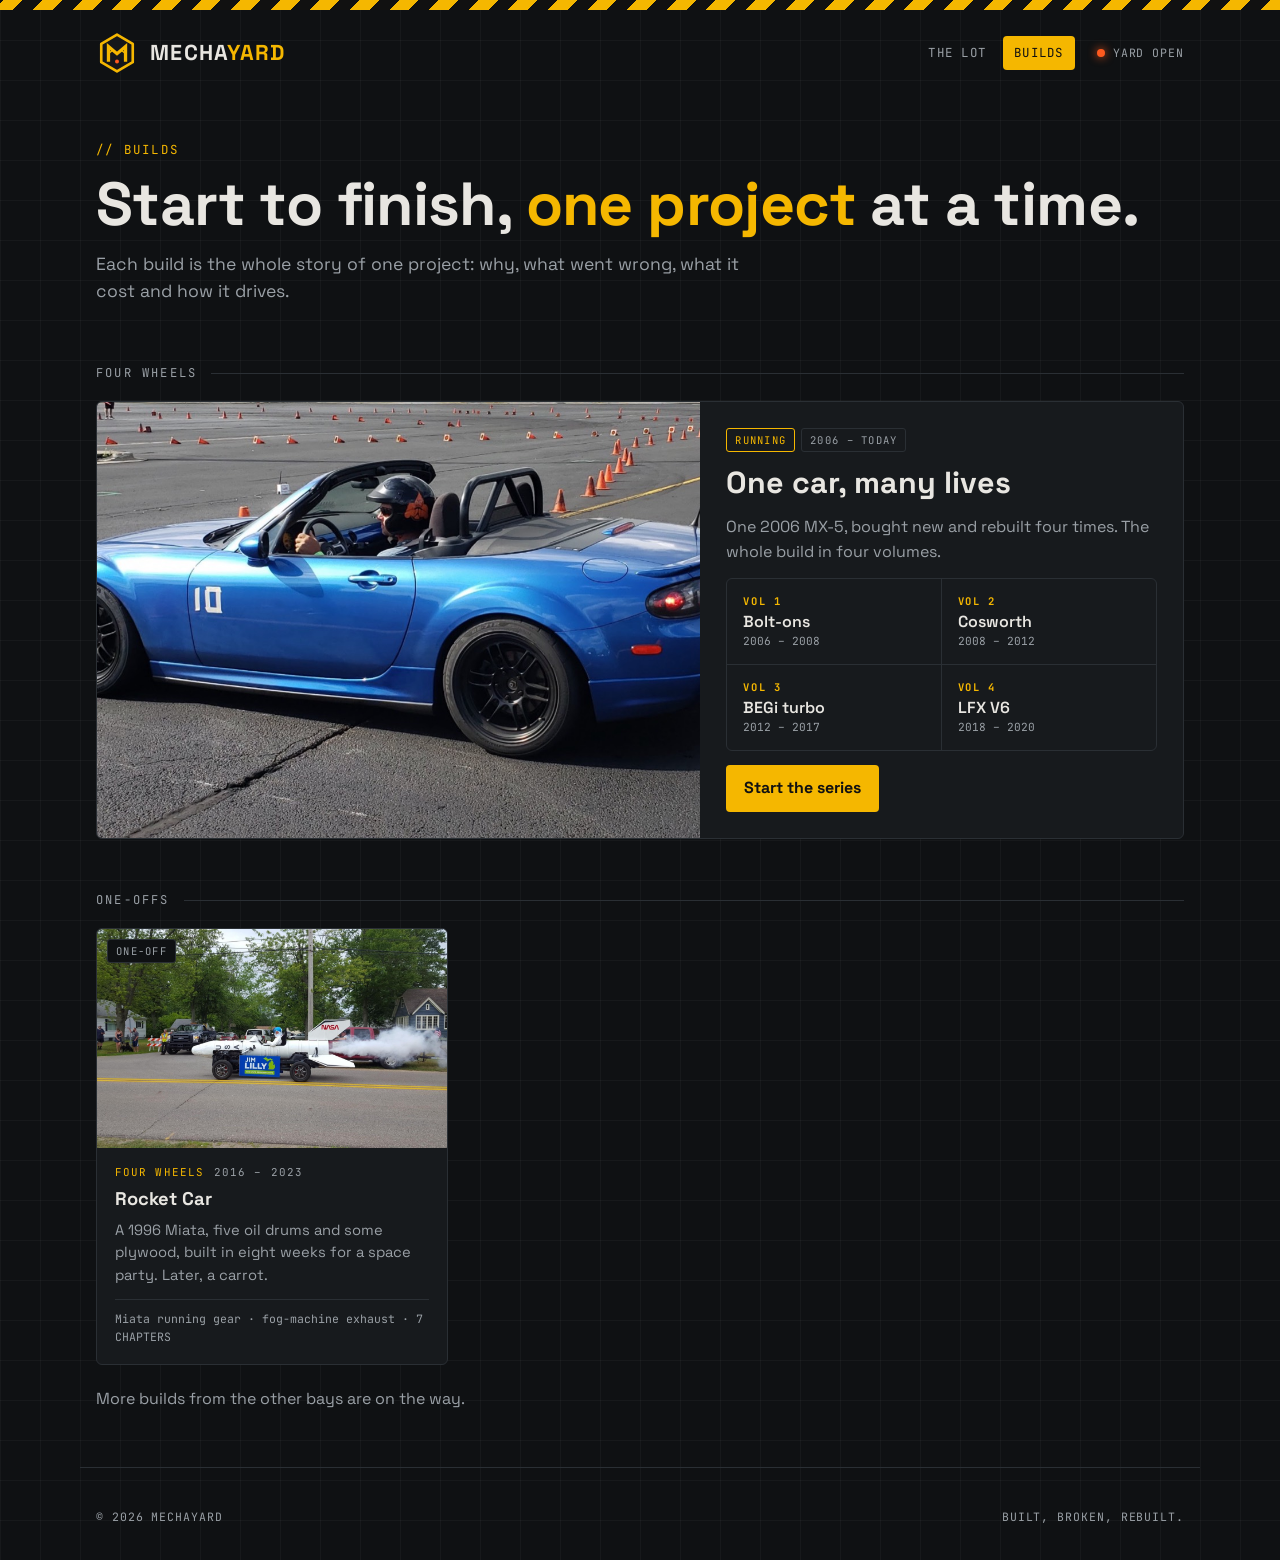
==== builds/index.html @ a489c588 "Write up the Rocket Car and add its parades and carrot life Replaces the "Story to come" placeholder" ====
<!DOCTYPE html>
<html lang="en">
<head>
<meta charset="utf-8">
<meta name="viewport" content="width=device-width, initial-scale=1">
<title>Builds — Mechayard</title>
<meta name="description" content="Build logs from the Mechayard workshop, one project at a time.">
<link rel="icon" href="/logo.svg" type="image/svg+xml">
<link rel="preconnect" href="https://fonts.googleapis.com">
<link rel="preconnect" href="https://fonts.gstatic.com" crossorigin>
<link href="https://fonts.googleapis.com/css2?family=Space+Grotesk:wght@400;500;600;700&family=JetBrains+Mono:wght@400;600&display=swap" rel="stylesheet">
<link rel="stylesheet" href="/assets/site.css">
</head>
<body>
<div class="hazard"></div>
<header class="site"><div class="wrap">
  <a class="brand" href="/">
    <img src="/logo.svg" alt="" width="42" height="42">
    <span class="wordmark">MECHA<span>YARD</span></span>
  </a>
  <div class="headright">
    <nav class="main" aria-label="Main">
      <a href="/">THE LOT</a>
      <a href="/builds/" class="on">BUILDS</a>
    </nav>
    <div class="status"><i></i>YARD OPEN</div>
  </div>
</div></header>
<main class="wrap">
  <section class="pagehead">
    <div class="kicker">// BUILDS</div>
    <h1>Start to finish, <em>one project</em> at a time.</h1>
    <p class="lede">Each build is the whole story of one project: why, what went wrong, what it cost and how it drives.</p>
  </section>
  <div class="section-label">FOUR WHEELS</div>
  <div class="feature">
    <a href="/builds/nc/"><img src="/builds/nc/vol-4-lfx/img/post089-01.jpg" alt="The blue 2006 MX-5 mid-run at an autocross"></a>
    <div class="body">
      <div class="chips"><span class="tag y">RUNNING</span><span class="tag">2006 – TODAY</span></div>
      <h2><a href="/builds/nc/" style="text-decoration:none">One car, many lives</a></h2>
      <p style="color:var(--muted)">One 2006 MX-5, bought new and rebuilt four times. The whole build in four volumes.</p>
      <nav class="vols" aria-label="Volumes" style="margin:0">
        <a href="/builds/nc/vol-1-bolt-ons/"><b>VOL 1</b><span>Bolt-ons</span><small>2006 – 2008</small></a>
        <a href="/builds/nc/vol-2-cosworth/"><b>VOL 2</b><span>Cosworth</span><small>2008 – 2012</small></a>
        <a href="/builds/nc/vol-3-turbo/"><b>VOL 3</b><span>BEGi turbo</span><small>2012 – 2017</small></a>
        <a href="/builds/nc/vol-4-lfx/"><b>VOL 4</b><span>LFX V6</span><small>2018 – 2020</small></a>
      </nav>
      <div><a class="btn" href="/builds/nc/">Start the series</a></div>
    </div>
  </div>
  <div class="section-label">ONE-OFFS</div>
  <div class="cards">
    <a class="card" href="/builds/rocket-car/">
      <div class="pic"><img src="/builds/rocket-car/img/parade-smoke.jpg" alt="White rocket car with NASA fins in a parade, fog pouring from the tail"><span class="tag st">ONE-OFF</span></div>
      <div class="body"><div class="meta"><span>FOUR WHEELS</span><span style="color:var(--muted)">2016 – 2023</span></div>
      <h3>Rocket Car</h3><p>A 1996 Miata, five oil drums and some plywood, built in eight weeks for a space party. Later, a carrot.</p><div class="specs">Miata running gear · fog-machine exhaust · 7 CHAPTERS</div></div>
    </a>
  </div>
  <p class="more">More builds from the other bays are on the way.</p>
</main>
<footer class="site"><div class="wrap"><span>© <span id="y">2026</span> MECHAYARD</span><span>BUILT, BROKEN, REBUILT.</span></div></footer>
<div class="lb" id="lb" hidden><img id="lbimg" alt=""><p id="lbcap"></p></div>
<script src="/assets/site.js"></script>
</body>
</html>
---- assets/site.css ----
/* Mechayard shared styles: yard look (dark grid, hazard tape, bay cards), build data plate, chapter rail. */
:root {
  color-scheme: dark;
  --bg: #0f1113; --panel: #171a1d; --panel2: #1d2125; --line: #2a2f34;
  --text: #e8e6e1; --muted: #9aa0a6; --yellow: #F5B700; --orange: #FF5A1F; --ink: #111;
  --display: "Space Grotesk", system-ui, sans-serif;
  --mono: "JetBrains Mono", ui-monospace, Menlo, monospace;
}
* { box-sizing: border-box; margin: 0; padding: 0; }
html { -webkit-text-size-adjust: 100%; }
img { max-width: 100%; }
[hidden] { display: none !important; }
body {
  background:
    linear-gradient(rgba(255,255,255,0.035) 1px, transparent 1px) 0 0 / 40px 40px,
    linear-gradient(90deg, rgba(255,255,255,0.035) 1px, transparent 1px) 0 0 / 40px 40px,
    var(--bg);
  color: var(--text); font-family: var(--display); font-size: 16px; line-height: 1.55;
}
a { color: inherit; }
a:focus-visible, button:focus-visible { outline: 2px solid var(--yellow); outline-offset: 3px; }
.wrap { max-width: 1120px; margin: 0 auto; padding-left: max(16px, env(safe-area-inset-left, 0px)); padding-right: max(16px, env(safe-area-inset-right, 0px)); }
.mono { font-family: var(--mono); }
.hazard { height: 10px; background: repeating-linear-gradient(-45deg, var(--yellow) 0 14px, var(--ink) 14px 28px); }


/* header */
header.site .wrap { display: flex; align-items: center; justify-content: space-between; gap: 14px 24px; flex-wrap: wrap; padding-block: 22px; }
.brand { display: flex; align-items: center; gap: 12px; text-decoration: none; }
.brand svg { width: 42px; height: 42px; flex: none; }
.wordmark { font-weight: 700; font-size: 1.35rem; letter-spacing: .06em; }
.wordmark span { color: var(--yellow); }
nav.main { display: flex; gap: 4px 6px; flex-wrap: wrap; font-family: var(--mono); font-size: .78rem; letter-spacing: .1em; }
nav.main a { text-decoration: none; color: var(--muted); padding: 6px 10px; border: 1px solid transparent; border-radius: 4px; }
nav.main a:hover { color: var(--text); border-color: var(--line); }
nav.main a.on { color: var(--ink); background: var(--yellow); }

/* shared */
.kicker { color: var(--yellow); font-family: var(--mono); font-size: .78rem; letter-spacing: .18em; }
h1 { font-size: clamp(2.1rem, 5.4vw, 3.8rem); line-height: 1.05; font-weight: 700; letter-spacing: -.01em; text-wrap: balance; }
h1 em { font-style: normal; color: var(--yellow); }
h2 { font-size: clamp(1.4rem, 3vw, 1.9rem); line-height: 1.15; text-wrap: balance; }
.lede { font-size: 1.1rem; color: var(--muted); max-width: 60ch; }
.section-label { display: flex; align-items: center; gap: 14px; font-family: var(--mono); font-size: .76rem; letter-spacing: .18em; color: var(--muted); margin: 52px 0 18px; }
.section-label::after { content: ""; flex: 1; height: 1px; background: var(--line); }
.tag { display: inline-block; font-family: var(--mono); font-size: .66rem; letter-spacing: .12em; padding: 3px 8px; border: 1px solid var(--line); border-radius: 3px; color: var(--muted); white-space: nowrap; }
.tag.y { border-color: var(--yellow); color: var(--yellow); }
.tag.o { border-color: var(--orange); color: var(--orange); }
.btn { display: inline-block; text-decoration: none; background: var(--yellow); color: var(--ink); font-weight: 700; padding: 11px 18px; border-radius: 4px; }
.btn:hover { background: #ffc928; }
.btn.ghost { background: none; color: var(--text); border: 1px solid var(--line); font-weight: 600; }
.btn.ghost:hover { border-color: var(--yellow); background: none; }

/* home */
.hero { padding: 56px 0 8px; display: grid; gap: 18px; }
.bays { display: grid; grid-template-columns: repeat(auto-fit, minmax(190px, 1fr)); gap: 14px; }
.bay { background: var(--panel); border: 1px solid var(--line); border-radius: 6px; padding: 18px 18px 16px 20px; position: relative; text-decoration: none; display: grid; gap: 6px; align-content: start; }
.bay::before { content: ""; position: absolute; left: 0; top: 0; bottom: 0; width: 3px; background: var(--yellow); border-radius: 6px 0 0 6px; }
.bay:hover { border-color: var(--yellow); }
.bay-no { font-family: var(--mono); font-size: .7rem; color: var(--yellow); letter-spacing: .14em; }
.bay h3 { font-size: 1.12rem; }
.bay p { color: var(--muted); font-size: .9rem; }
.bay .count { font-family: var(--mono); font-size: .68rem; color: var(--muted); letter-spacing: .08em; margin-top: 6px; }
.feature { display: grid; grid-template-columns: 1.25fr 1fr; background: var(--panel); border: 1px solid var(--line); border-radius: 6px; overflow: hidden; }
.feature img { width: 100%; height: 100%; min-height: 240px; object-fit: cover; display: block; }
.feature .body { padding: 26px; display: grid; gap: 14px; align-content: center; min-width: 0; }
.chips { display: flex; flex-wrap: wrap; gap: 6px; }

/* builds index */
.pagehead { padding: 44px 0 6px; display: grid; gap: 14px; }
.cards { display: grid; grid-template-columns: repeat(auto-fill, minmax(300px, 1fr)); gap: 16px; }
.card { background: var(--panel); border: 1px solid var(--line); border-radius: 6px; overflow: hidden; text-decoration: none; display: grid; grid-template-rows: auto 1fr; }
a.card:hover { border-color: var(--yellow); }
.card .pic { aspect-ratio: 16 / 10; max-width: 100%; position: relative; background: var(--panel2); }
.card .pic img { width: 100%; height: 100%; object-fit: cover; display: block; }
.card .pic.empty { background: repeating-linear-gradient(-45deg, var(--panel2) 0 16px, var(--panel) 16px 32px); display: grid; place-items: center; }
.card .pic.empty span { font-family: var(--mono); font-size: 2.4rem; font-weight: 600; color: var(--line); letter-spacing: .06em; }
.card .pic .st { position: absolute; left: 10px; top: 10px; background: var(--bg); }
.card .body { padding: 16px 18px 18px; display: grid; gap: 8px; align-content: start; }
.card h3 { font-size: 1.15rem; line-height: 1.2; }
.card p { color: var(--muted); font-size: .92rem; }
.card .meta { font-family: var(--mono); font-size: .68rem; letter-spacing: .1em; color: var(--yellow); display: flex; gap: 10px; flex-wrap: wrap; align-items: center; }
.card .specs { font-family: var(--mono); font-size: .72rem; color: var(--muted); border-top: 1px solid var(--line); padding-top: 10px; margin-top: 4px; }

/* build page */
.crumb { font-family: var(--mono); font-size: .72rem; letter-spacing: .1em; color: var(--muted); padding: 18px 0 14px; }
.crumb a { text-decoration: none; } .crumb a:hover { color: var(--yellow); }
.bhero { position: relative; border: 1px solid var(--line); border-radius: 6px; overflow: hidden; background: var(--panel); }
.bhero img { width: 100%; aspect-ratio: 16 / 8; max-width: 100%; object-fit: cover; display: block; }
.bhero .over { position: absolute; inset: auto 0 0 0; padding: 60px 26px 22px; background: linear-gradient(transparent, rgba(8,9,10,.92) 62%); display: grid; gap: 8px; }
.plate { margin-top: 16px; border: 1px solid var(--yellow); border-radius: 6px; background: var(--panel); display: grid; grid-template-columns: repeat(auto-fit, minmax(150px, 1fr)); position: relative; }
.plate::before, .plate::after { content: ""; position: absolute; top: 8px; width: 7px; height: 7px; border-radius: 50%; border: 1px solid var(--yellow); }
.plate::before { left: 8px; } .plate::after { right: 8px; }
.plate div { padding: 18px 18px 14px; border-right: 1px solid var(--line); border-bottom: 1px solid var(--line); margin: 0 -1px -1px 0; min-width: 0; }
.plate dt { font-family: var(--mono); font-size: .64rem; letter-spacing: .16em; color: var(--yellow); }
.plate dd { font-weight: 600; font-size: 1.02rem; line-height: 1.25; margin-top: 4px; font-variant-numeric: tabular-nums; }
.plate dd small { display: block; font-weight: 400; color: var(--muted); font-size: .8rem; }
.why { display: grid; grid-template-columns: 1.3fr 1fr; gap: 28px 40px; margin-top: 44px; align-items: start; }
.why p + p { margin-top: 12px; }
.prose { max-width: 66ch; }
.prose p { color: #cfcdc8; }
.prose p + p { margin-top: 12px; }
blockquote.pull { border-left: 3px solid var(--yellow); padding: 4px 0 4px 18px; font-size: 1.3rem; line-height: 1.3; font-weight: 600; text-wrap: balance; }
blockquote.pull cite { display: block; font-family: var(--mono); font-style: normal; font-weight: 400; font-size: .7rem; letter-spacing: .1em; color: var(--muted); margin-top: 10px; }
.watch { display: flex; flex-wrap: wrap; gap: 10px; margin-top: 18px; }
.story { display: grid; grid-template-columns: 210px 1fr; gap: 40px; margin-top: 12px; align-items: start; }
.rail { position: sticky; top: calc(env(safe-area-inset-top, 0px) + 14px); display: grid; gap: 2px; font-size: .9rem; }
.rail a { text-decoration: none; color: var(--muted); display: grid; grid-template-columns: 26px 1fr; padding: 6px 8px; border-left: 2px solid var(--line); }
.rail a:hover { color: var(--text); border-left-color: var(--yellow); }
.rail a b { font-family: var(--mono); font-weight: 400; font-size: .72rem; color: var(--yellow); padding-top: 2px; }
.chapters { display: grid; gap: 64px; min-width: 0; }
.ch { display: grid; gap: 18px; min-width: 0; scroll-margin-top: 20px; }
.ch-head { display: grid; gap: 6px; }
.ch-no { font-family: var(--mono); font-size: .74rem; letter-spacing: .16em; color: var(--yellow); }
.snag { display: grid; grid-template-columns: 1fr 1fr; border: 1px solid var(--line); border-radius: 6px; overflow: hidden; background: var(--panel); }
.snag > div { padding: 16px 18px; min-width: 0; }
.snag > div + div { border-left: 1px solid var(--line); }
.snag h4 { font-family: var(--mono); font-size: .68rem; letter-spacing: .16em; font-weight: 600; margin-bottom: 6px; }
.snag .s h4 { color: var(--orange); } .snag .f h4 { color: var(--yellow); }
.snag p { font-size: .94rem; color: #cfcdc8; }
.shots { display: grid; grid-template-columns: repeat(6, 1fr); gap: 8px; }
.shots figure { grid-column: span 2; display: grid; grid-template-rows: 1fr auto; min-height: 0; }
.shots figure.w { grid-column: span 4; grid-row: span 2; }
.shots figure.w img { aspect-ratio: auto; }
.shots button { all: unset; cursor: zoom-in; display: block; width: 100%; height: 100%; min-height: 0; }
.shots img { width: 100%; height: 100%; aspect-ratio: 4 / 3; max-width: 100%; object-fit: cover; display: block; border-radius: 4px; border: 1px solid var(--line); }
.shots button:hover img, .shots button:focus-visible img { border-color: var(--yellow); }
.shots.one figure.w { grid-column: span 6; grid-row: auto; }
.shots.one figure.w img { aspect-ratio: 16 / 10; }
.shots.two figure, .shots.two figure.w { grid-column: span 3; grid-row: auto; }
.shots.two figure.w img { aspect-ratio: 4 / 3; }
.shots figcaption { font-size: .8rem; color: var(--muted); padding: 6px 2px 2px; line-height: 1.35; }
.qa { border: 1px dashed var(--line); border-radius: 6px; padding: 16px 18px; display: grid; gap: 8px; }
.qa h4 { font-family: var(--mono); font-size: .68rem; letter-spacing: .16em; color: var(--muted); font-weight: 600; }
.qa p { font-size: .94rem; } .qa p b { color: var(--yellow); font-weight: 600; }
.cols { display: grid; grid-template-columns: repeat(auto-fit, minmax(280px, 1fr)); gap: 16px; }
.box { background: var(--panel); border: 1px solid var(--line); border-radius: 6px; padding: 20px; display: grid; gap: 10px; align-content: start; min-width: 0; }
.box h3 { font-size: 1.05rem; }
table.ledger { width: 100%; border-collapse: collapse; font-family: var(--mono); font-size: .84rem; font-variant-numeric: tabular-nums; }
table.ledger td { padding: 7px 0; border-bottom: 1px solid var(--line); }
table.ledger td:last-child { text-align: right; white-space: nowrap; }
table.ledger tr.sum td { border-bottom: 0; color: var(--yellow); font-weight: 600; }
.bar { height: 10px; background: var(--panel2); border-radius: 2px; position: relative; margin: 4px 0 2px; }
.bar i { position: absolute; inset: 0 auto 0 0; background: var(--yellow); border-radius: 2px; }
.bar.t i { background: var(--muted); }
.barrow { display: grid; grid-template-columns: 1fr auto; font-family: var(--mono); font-size: .76rem; color: var(--muted); }
.barrow b { color: var(--text); font-weight: 600; }
ol.lessons { list-style: none; display: grid; gap: 12px; counter-reset: l; }
ol.lessons li { counter-increment: l; display: grid; grid-template-columns: 34px 1fr; }
ol.lessons li::before { content: counter(l, decimal-leading-zero); font-family: var(--mono); font-size: .74rem; color: var(--yellow); padding-top: 3px; }
ol.lessons b { display: block; }
ol.lessons span { color: var(--muted); font-size: .94rem; }
ul.spin { list-style: none; display: grid; gap: 0; }
ul.spin li { display: grid; grid-template-columns: 96px 1fr; gap: 12px; padding: 9px 0; border-bottom: 1px solid var(--line); font-size: .94rem; align-items: baseline; }
ul.spin li:last-child { border-bottom: 0; }
ul.spin .k { font-family: var(--mono); font-size: .64rem; letter-spacing: .12em; color: var(--orange); }
ul.spin .k.note { color: var(--text); }
.log { display: grid; gap: 0; border-left: 2px solid var(--line); margin-left: 6px; }
.log div { display: grid; grid-template-columns: 108px 1fr; gap: 14px; padding: 9px 0 9px 18px; position: relative; font-size: .95rem; }
.log div::before { content: ""; position: absolute; left: -6px; top: 16px; width: 10px; height: 10px; border-radius: 50%; background: var(--bg); border: 2px solid var(--yellow); }
.log div.bad::before { border-color: var(--orange); background: var(--orange); }
.log time { font-family: var(--mono); font-size: .74rem; color: var(--muted); padding-top: 3px; }
.src { margin: 44px 0 0; color: var(--muted); font-size: .9rem; }
footer.site .wrap { padding-block: 40px 34px; color: var(--muted); font-family: var(--mono); font-size: .72rem; display: flex; justify-content: space-between; flex-wrap: wrap; gap: 8px; letter-spacing: .08em; margin-top: 56px; border-top: 1px solid var(--line); }

/* lightbox */
.lb { position: fixed; inset: 0; background: rgba(6,7,8,.94); z-index: 50; display: grid; grid-template-rows: 1fr auto; place-items: center; gap: 10px; padding: calc(env(safe-area-inset-top, 0px) + 16px) max(16px, env(safe-area-inset-right, 0px)) calc(env(safe-area-inset-bottom, 0px) + 16px) max(16px, env(safe-area-inset-left, 0px)); cursor: zoom-out; }
.lb img { max-width: 100%; max-height: 100%; min-height: 0; object-fit: contain; border-radius: 4px; }
.lb p { color: var(--text); font-size: .92rem; text-align: center; max-width: 70ch; }

@media (max-width: 860px) {
  .feature, .why, .snag { grid-template-columns: 1fr; }
  .snag > div + div { border-left: 0; border-top: 1px solid var(--line); }
  .story { grid-template-columns: 1fr; gap: 20px; }
  .rail { position: static; grid-template-columns: 1fr 1fr; }
  .shots { grid-template-columns: repeat(2, 1fr); }
  .shots figure, .shots figure.w { grid-column: span 1; grid-row: auto; }
  .shots figure.w { grid-column: span 2; }
  .shots.two figure, .shots.two figure.w { grid-column: span 1; }
  .shots.one figure.w { grid-column: span 2; }
  .bhero img { aspect-ratio: 4 / 3; }
  .bhero .over { position: static; padding: 18px; background: none; }
  .log div, ul.spin li { grid-template-columns: 1fr; gap: 2px; }
}

/* header status light, bay tags, contact (home) */
.status { font-family: var(--mono); font-size: .72rem; color: var(--muted); display: flex; align-items: center; gap: 8px; letter-spacing: .08em; }
.status i { width: 8px; height: 8px; border-radius: 50%; background: var(--orange); box-shadow: 0 0 10px var(--orange); animation: blink 2.4s infinite; }
@keyframes blink { 0%, 60%, 100% { opacity: 1; } 70%, 90% { opacity: .25; } }
.headright { display: flex; align-items: center; gap: 10px 22px; flex-wrap: wrap; }
.bay .tag { justify-self: start; margin-top: 8px; }
.contact { margin: 64px 0 0; padding: 28px; border: 1px dashed var(--line); border-radius: 6px; display: flex; flex-wrap: wrap; gap: 16px; align-items: center; justify-content: space-between; background: rgba(23,26,29,.7); }
.contact h2 { font-size: 1.3rem; }
.contact p { color: var(--muted); }
.more { color: var(--muted); margin-top: 22px; }
@media (prefers-reduced-motion: reduce) { .status i { animation: none; } }

/* one build in volumes: the volume strip and the series page */
.vols { display: grid; grid-template-columns: repeat(4, 1fr); gap: 0; border: 1px solid var(--line); border-radius: 6px; overflow: hidden; background: var(--panel); margin-bottom: 16px; }
.vols a { display: grid; gap: 2px; padding: 14px 16px; text-decoration: none; border-right: 1px solid var(--line); position: relative; min-width: 0; }
.vols a:last-child { border-right: 0; }
.vols a:hover { background: var(--panel2); }
.vols b { font-family: var(--mono); font-size: .66rem; letter-spacing: .16em; color: var(--yellow); }
.vols span { font-weight: 600; line-height: 1.2; }
.vols small { font-family: var(--mono); font-size: .7rem; color: var(--muted); }
.vols a.on { background: var(--yellow); }
.vols a.on b, .vols a.on span, .vols a.on small { color: var(--ink); }
.vols a:not(:last-child)::after { content: "→"; position: absolute; right: 10px; top: 12px; color: var(--line); font-family: var(--mono); }
.vols a.on::after { color: var(--ink); }
.log .v { font-family: var(--mono); font-size: .66rem; letter-spacing: .12em; color: var(--yellow); margin-right: 8px; }
.card .pic .vn { position: absolute; right: 12px; bottom: 6px; font-family: var(--mono); font-weight: 600; font-size: 3rem; line-height: 1; color: var(--yellow); text-shadow: 0 2px 12px rgba(0,0,0,.7); }
@media (max-width: 860px) {
  .vols { grid-template-columns: 1fr 1fr; }
  .vols a:nth-child(2) { border-right: 0; }
  .vols a:nth-child(-n+2) { border-bottom: 1px solid var(--line); }
  .vols a::after { display: none; }
}
.feature > a { display: block; min-width: 0; }
.feature .vols { grid-template-columns: 1fr 1fr; }
.feature .vols a:nth-child(2) { border-right: 0; }
.feature .vols a:nth-child(-n+2) { border-bottom: 1px solid var(--line); }
.feature .vols a::after { display: none; }
.cards.four { grid-template-columns: repeat(auto-fill, minmax(250px, 1fr)); }
/* video clip inside a build chapter */
.clip { margin: 16px 0 0; }
.clip video { width: 100%; max-height: 70vh; display: block; background: #000; border-radius: 4px; }
.clip figcaption { color: var(--muted); font-size: .85rem; margin-top: 6px; }
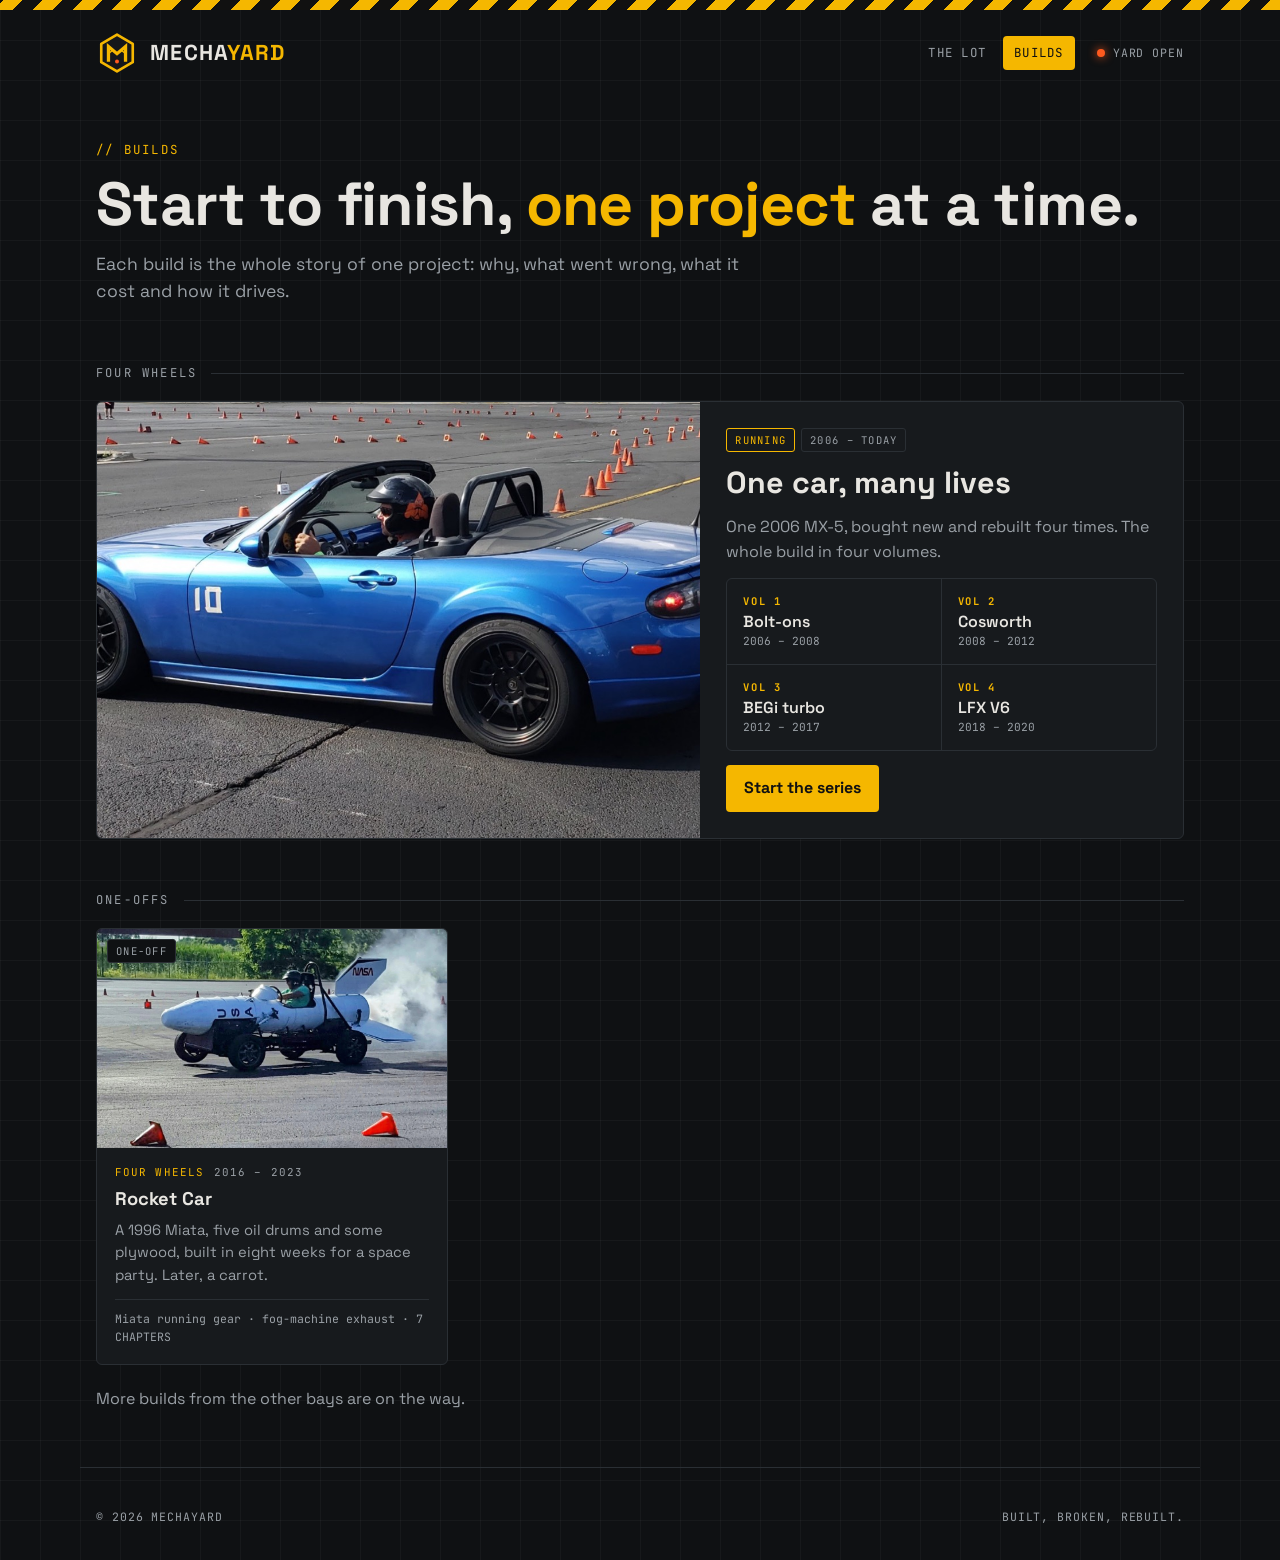
==== commit 4ee9e6e0: "Use the autocross smoke photo as the Rocket Car cover Co-Authored-By: Claude Opus 5.5 <noreply@anthr" ====
--- a/builds/index.html
+++ b/builds/index.html
@@ -51,7 +51,7 @@
   <div class="section-label">ONE-OFFS</div>
   <div class="cards">
     <a class="card" href="/builds/rocket-car/">
-      <div class="pic"><img src="/builds/rocket-car/img/parade-smoke.jpg" alt="White rocket car with NASA fins in a parade, fog pouring from the tail"><span class="tag st">ONE-OFF</span></div>
+      <div class="pic"><img src="/builds/rocket-car/img/cover.jpg" alt="White rocket car with NASA fins on an autocross course, fog pouring from the tail"><span class="tag st">ONE-OFF</span></div>
       <div class="body"><div class="meta"><span>FOUR WHEELS</span><span style="color:var(--muted)">2016 – 2023</span></div>
       <h3>Rocket Car</h3><p>A 1996 Miata, five oil drums and some plywood, built in eight weeks for a space party. Later, a carrot.</p><div class="specs">Miata running gear · fog-machine exhaust · 7 CHAPTERS</div></div>
     </a>
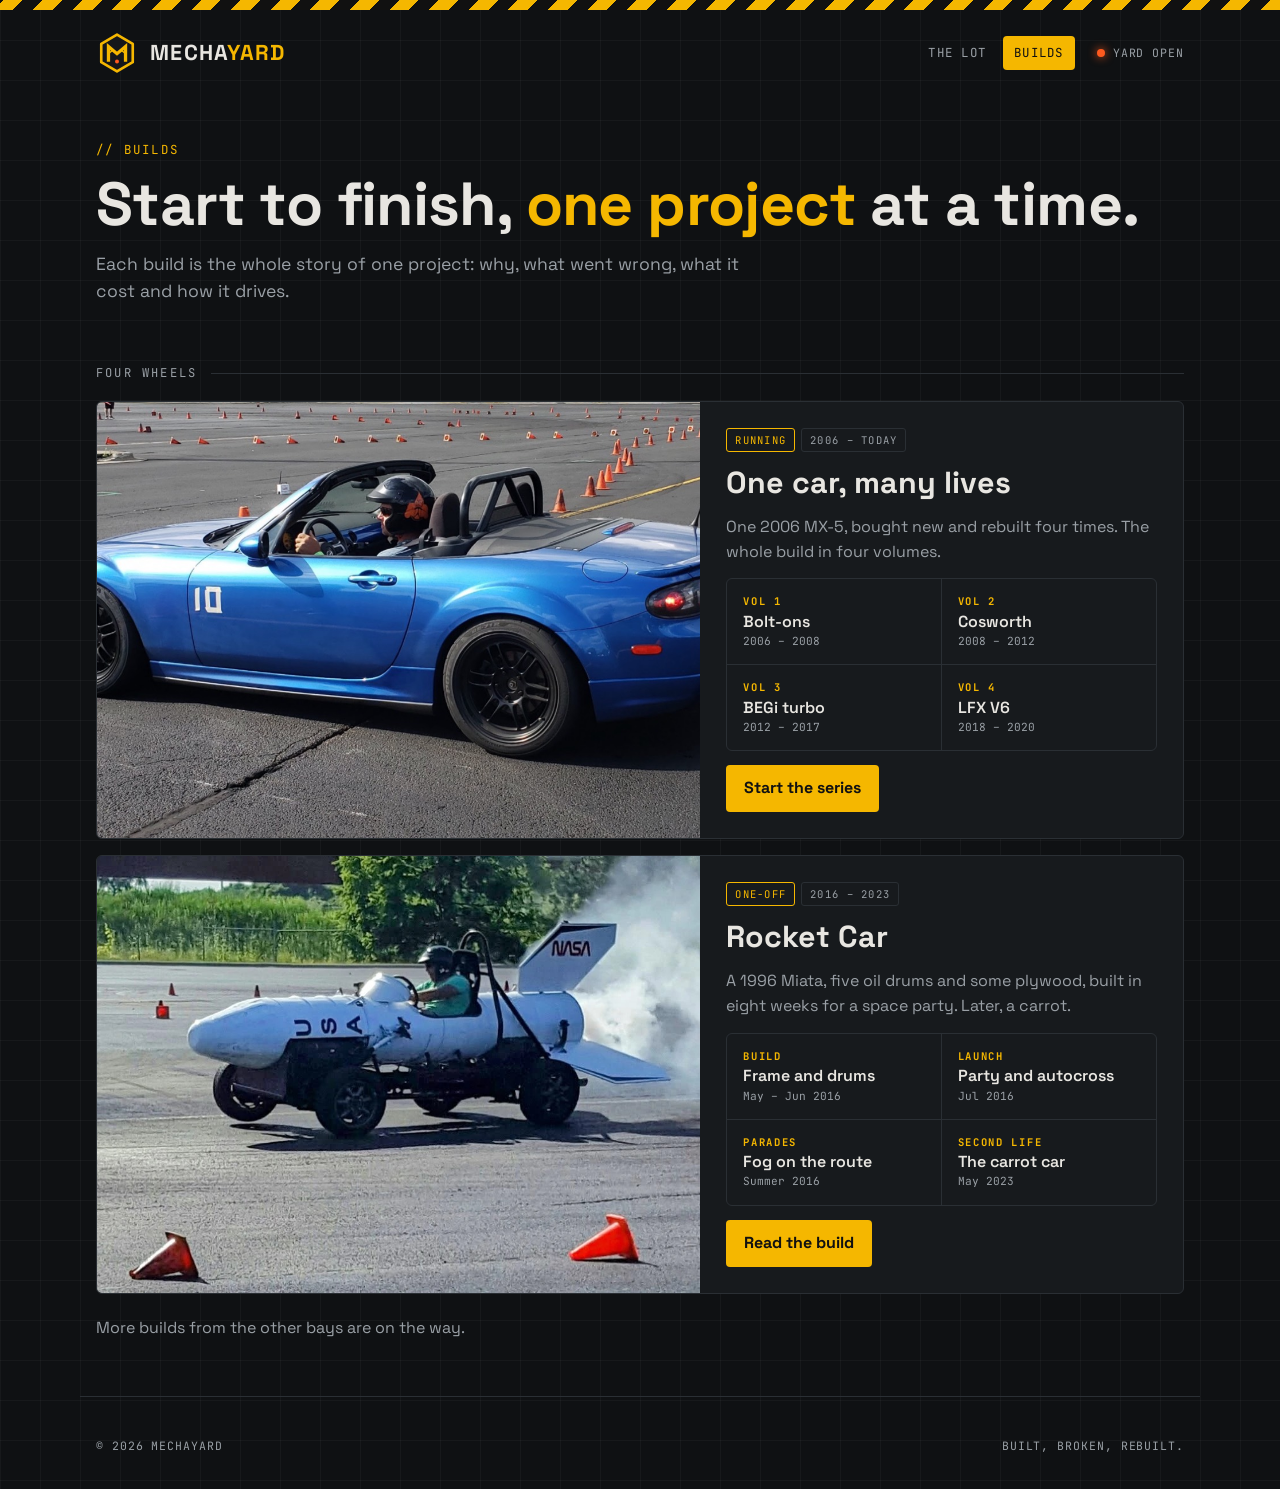
==== commit f827ceea: "Show the Rocket Car as a full-size card on the builds page Co-Authored-By: Claude Opus 5.5 <noreply@" ====
--- a/builds/index.html
+++ b/builds/index.html
@@ -48,13 +48,20 @@
       <div><a class="btn" href="/builds/nc/">Start the series</a></div>
     </div>
   </div>
-  <div class="section-label">ONE-OFFS</div>
-  <div class="cards">
-    <a class="card" href="/builds/rocket-car/">
-      <div class="pic"><img src="/builds/rocket-car/img/cover.jpg" alt="White rocket car with NASA fins on an autocross course, fog pouring from the tail"><span class="tag st">ONE-OFF</span></div>
-      <div class="body"><div class="meta"><span>FOUR WHEELS</span><span style="color:var(--muted)">2016 – 2023</span></div>
-      <h3>Rocket Car</h3><p>A 1996 Miata, five oil drums and some plywood, built in eight weeks for a space party. Later, a carrot.</p><div class="specs">Miata running gear · fog-machine exhaust · 7 CHAPTERS</div></div>
-    </a>
+  <div class="feature" style="margin-top:16px">
+    <a href="/builds/rocket-car/"><img src="/builds/rocket-car/img/cover.jpg" alt="White rocket car with NASA fins on an autocross course, fog pouring from the tail"></a>
+    <div class="body">
+      <div class="chips"><span class="tag y">ONE-OFF</span><span class="tag">2016 – 2023</span></div>
+      <h2><a href="/builds/rocket-car/" style="text-decoration:none">Rocket Car</a></h2>
+      <p style="color:var(--muted)">A 1996 Miata, five oil drums and some plywood, built in eight weeks for a space party. Later, a carrot.</p>
+      <nav class="vols" aria-label="Rocket Car chapters" style="margin:0">
+        <a href="/builds/rocket-car/#ch-1"><b>BUILD</b><span>Frame and drums</span><small>May – Jun 2016</small></a>
+        <a href="/builds/rocket-car/#ch-5"><b>LAUNCH</b><span>Party and autocross</span><small>Jul 2016</small></a>
+        <a href="/builds/rocket-car/#ch-6"><b>PARADES</b><span>Fog on the route</span><small>Summer 2016</small></a>
+        <a href="/builds/rocket-car/#ch-7"><b>SECOND LIFE</b><span>The carrot car</span><small>May 2023</small></a>
+      </nav>
+      <div><a class="btn" href="/builds/rocket-car/">Read the build</a></div>
+    </div>
   </div>
   <p class="more">More builds from the other bays are on the way.</p>
 </main>
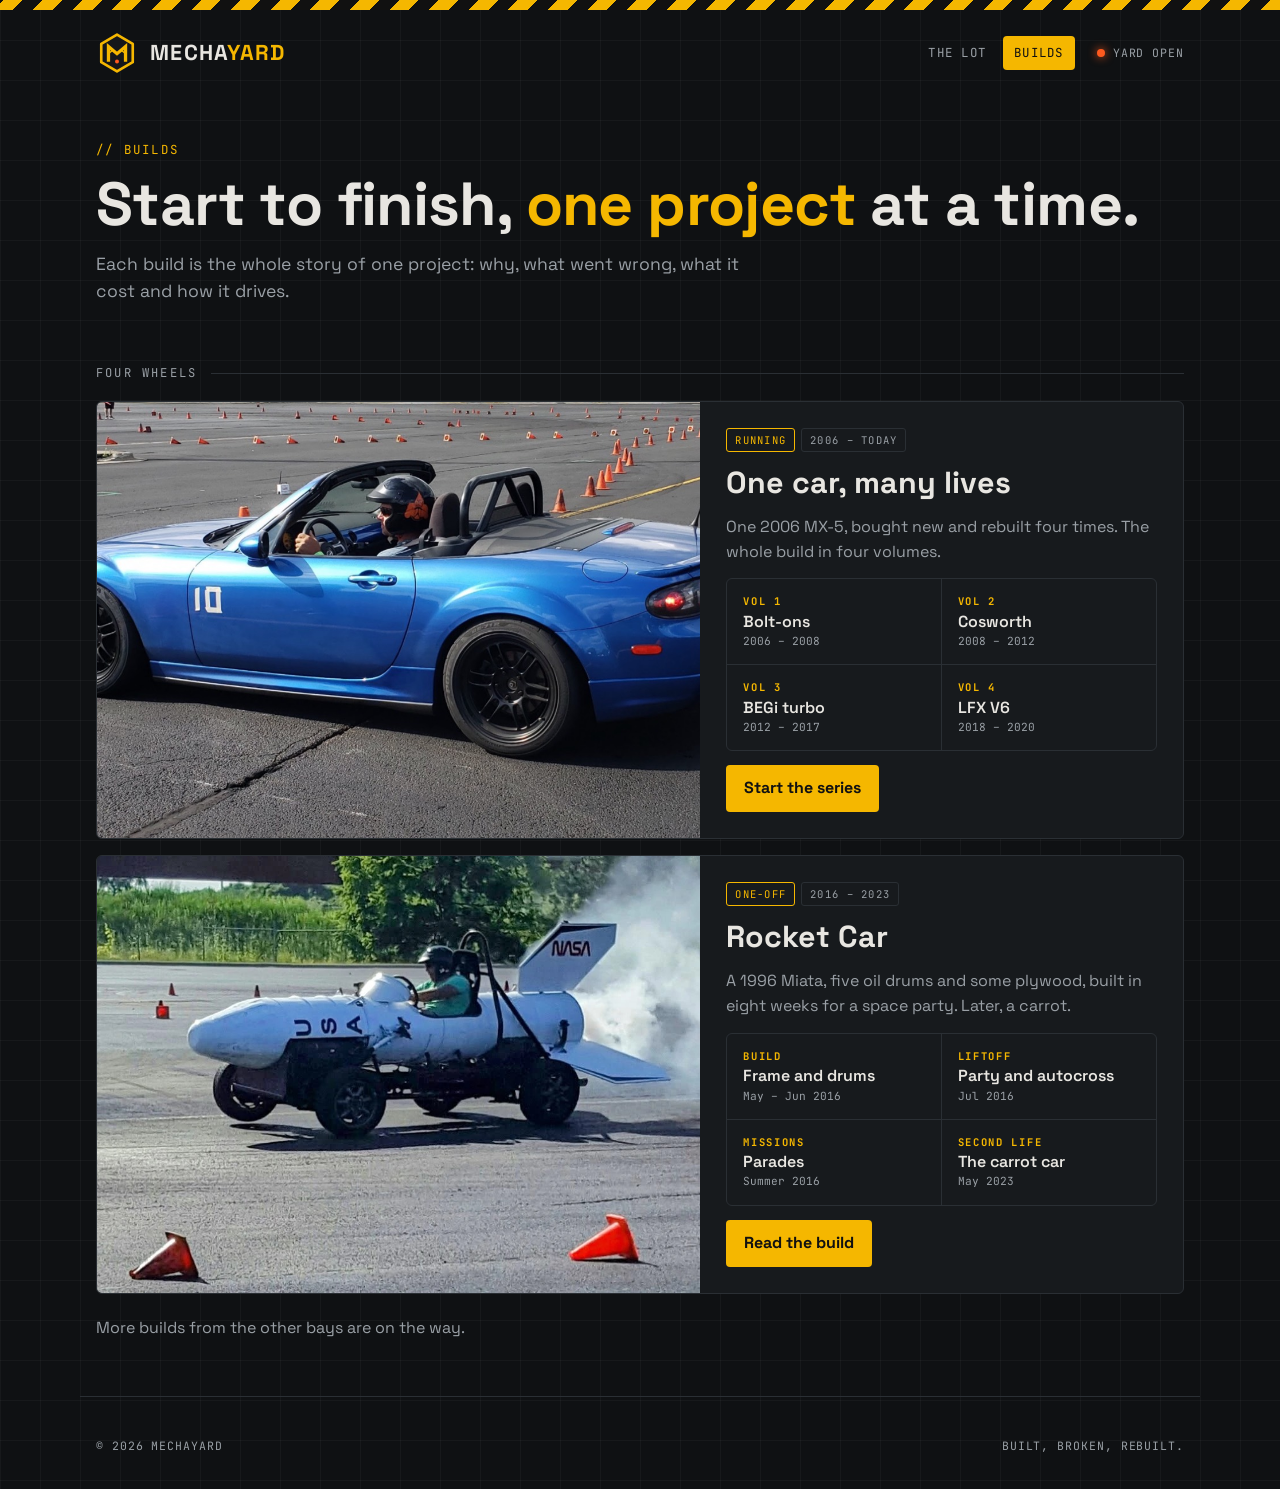
==== commit c3a104f7: "Rocket Car: add the trim after the tree strikes, and give the pre-carrot story a mission-log voice C" ====
--- a/builds/index.html
+++ b/builds/index.html
@@ -56,8 +56,8 @@
       <p style="color:var(--muted)">A 1996 Miata, five oil drums and some plywood, built in eight weeks for a space party. Later, a carrot.</p>
       <nav class="vols" aria-label="Rocket Car chapters" style="margin:0">
         <a href="/builds/rocket-car/#ch-1"><b>BUILD</b><span>Frame and drums</span><small>May – Jun 2016</small></a>
-        <a href="/builds/rocket-car/#ch-5"><b>LAUNCH</b><span>Party and autocross</span><small>Jul 2016</small></a>
-        <a href="/builds/rocket-car/#ch-6"><b>PARADES</b><span>Fog on the route</span><small>Summer 2016</small></a>
+        <a href="/builds/rocket-car/#ch-5"><b>LIFTOFF</b><span>Party and autocross</span><small>Jul 2016</small></a>
+        <a href="/builds/rocket-car/#ch-6"><b>MISSIONS</b><span>Parades</span><small>Summer 2016</small></a>
         <a href="/builds/rocket-car/#ch-7"><b>SECOND LIFE</b><span>The carrot car</span><small>May 2023</small></a>
       </nav>
       <div><a class="btn" href="/builds/rocket-car/">Read the build</a></div>
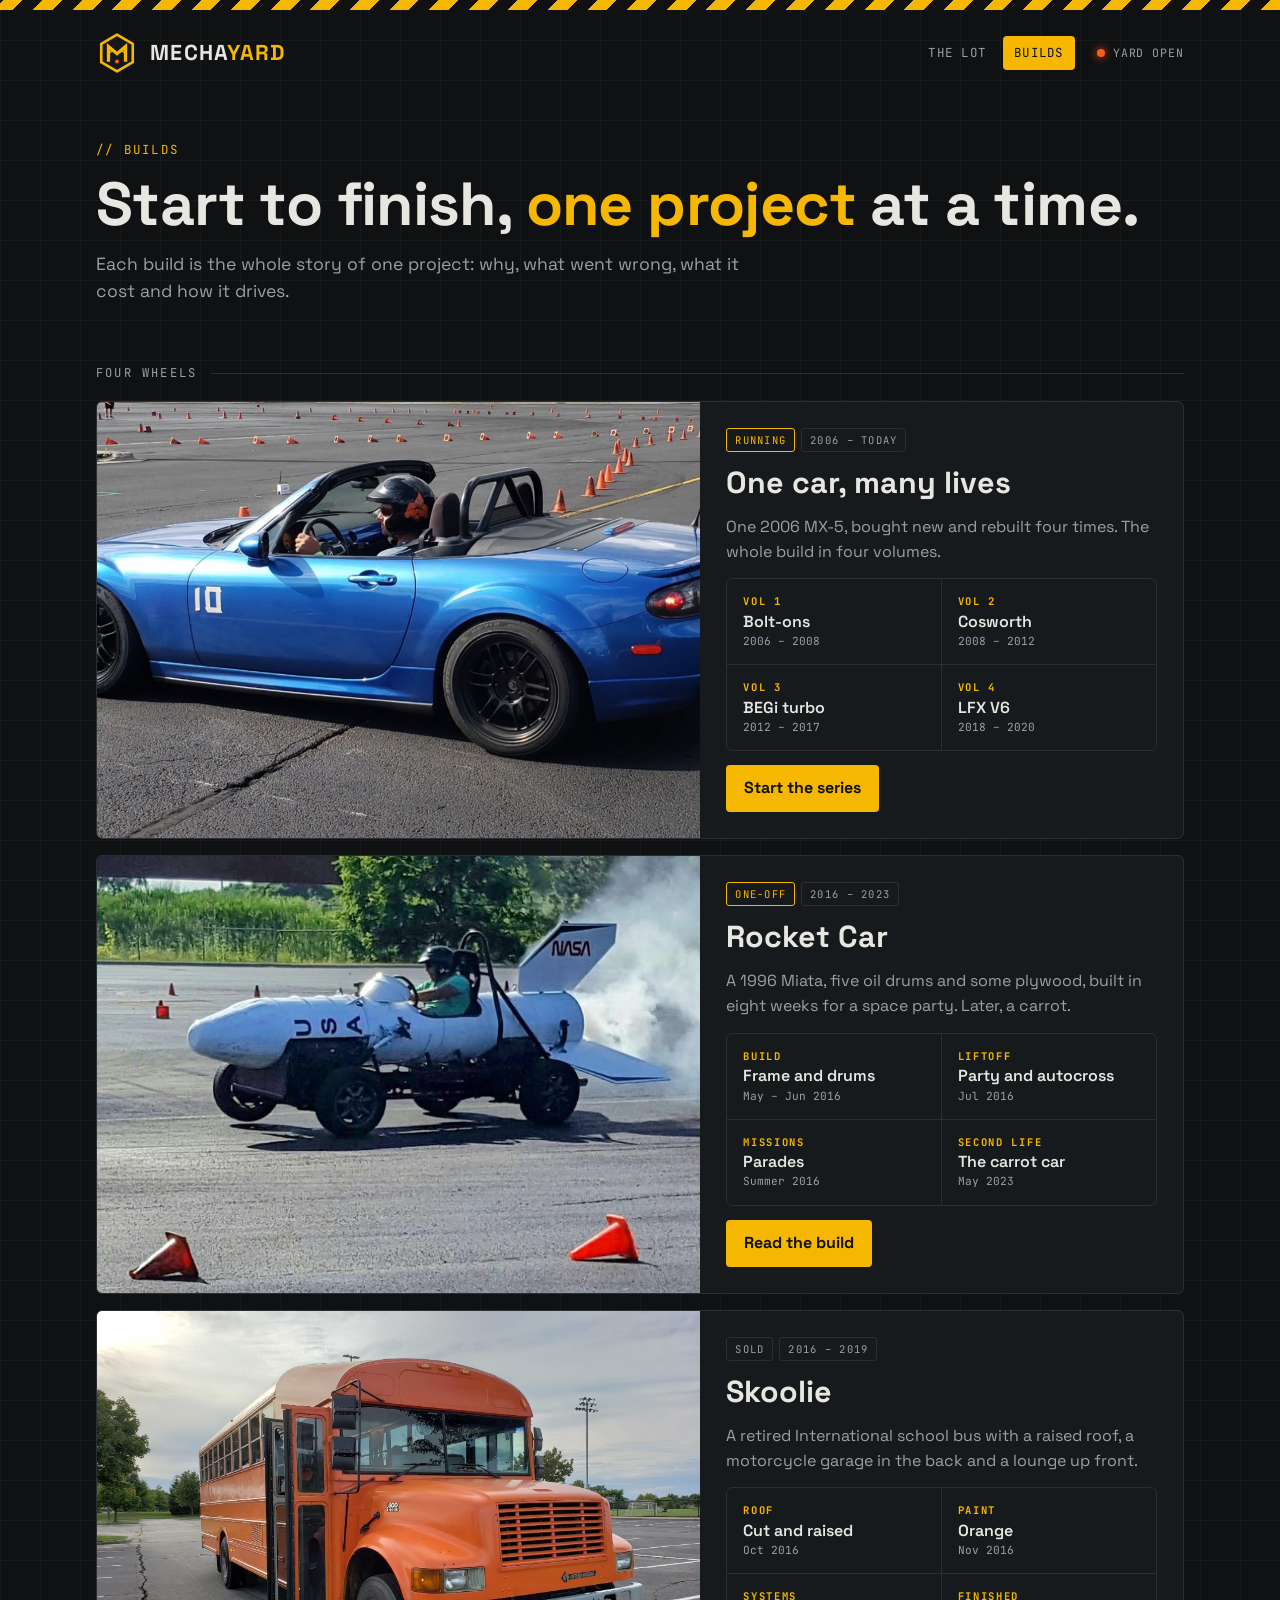
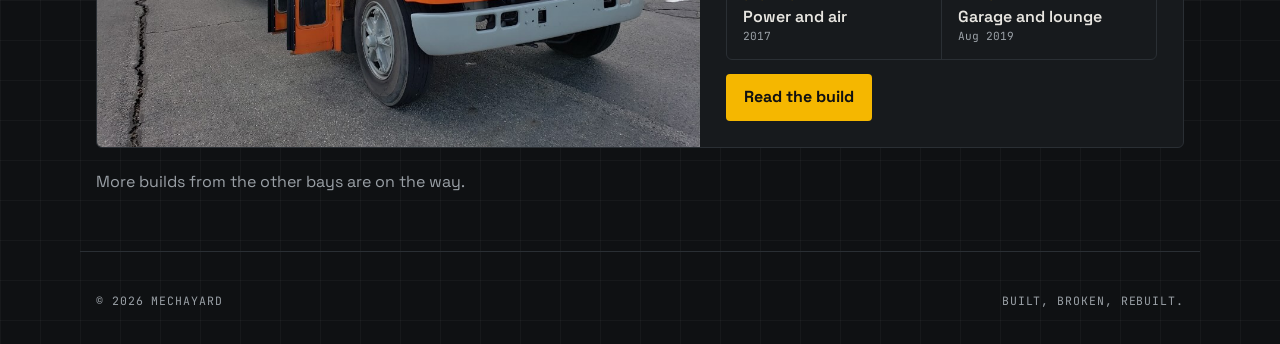
==== commit 51118ac9: "Add the Skoolie build A retired International 3800 school bus: raised roof, orange paint, rear motor" ====
--- a/builds/index.html
+++ b/builds/index.html
@@ -63,6 +63,21 @@
       <div><a class="btn" href="/builds/rocket-car/">Read the build</a></div>
     </div>
   </div>
+  <div class="feature" style="margin-top:16px">
+    <a href="/builds/skoolie/"><img src="/builds/skoolie/img/finished.jpg" alt="The finished orange school bus, front three-quarter view"></a>
+    <div class="body">
+      <div class="chips"><span class="tag">SOLD</span><span class="tag">2016 – 2019</span></div>
+      <h2><a href="/builds/skoolie/" style="text-decoration:none">Skoolie</a></h2>
+      <p style="color:var(--muted)">A retired International school bus with a raised roof, a motorcycle garage in the back and a lounge up front.</p>
+      <nav class="vols" aria-label="Skoolie chapters" style="margin:0">
+        <a href="/builds/skoolie/#ch-2"><b>ROOF</b><span>Cut and raised</span><small>Oct 2016</small></a>
+        <a href="/builds/skoolie/#ch-3"><b>PAINT</b><span>Orange</span><small>Nov 2016</small></a>
+        <a href="/builds/skoolie/#ch-5"><b>SYSTEMS</b><span>Power and air</span><small>2017</small></a>
+        <a href="/builds/skoolie/#ch-6"><b>FINISHED</b><span>Garage and lounge</span><small>Aug 2019</small></a>
+      </nav>
+      <div><a class="btn" href="/builds/skoolie/">Read the build</a></div>
+    </div>
+  </div>
   <p class="more">More builds from the other bays are on the way.</p>
 </main>
 <footer class="site"><div class="wrap"><span>© <span id="y">2026</span> MECHAYARD</span><span>BUILT, BROKEN, REBUILT.</span></div></footer>
--- a/assets/site.css
+++ b/assets/site.css
@@ -215,7 +215,9 @@
   .vols a:nth-child(-n+2) { border-bottom: 1px solid var(--line); }
   .vols a::after { display: none; }
 }
-.feature > a { display: block; min-width: 0; }
+.feature > a { display: block; min-width: 0; position: relative; min-height: 240px; }
+.feature > a img { position: absolute; inset: 0; width: 100%; height: 100%; min-height: 0; }
+@media (max-width: 860px) { .feature > a { aspect-ratio: 16 / 10; min-height: 0; } }
 .feature .vols { grid-template-columns: 1fr 1fr; }
 .feature .vols a:nth-child(2) { border-right: 0; }
 .feature .vols a:nth-child(-n+2) { border-bottom: 1px solid var(--line); }
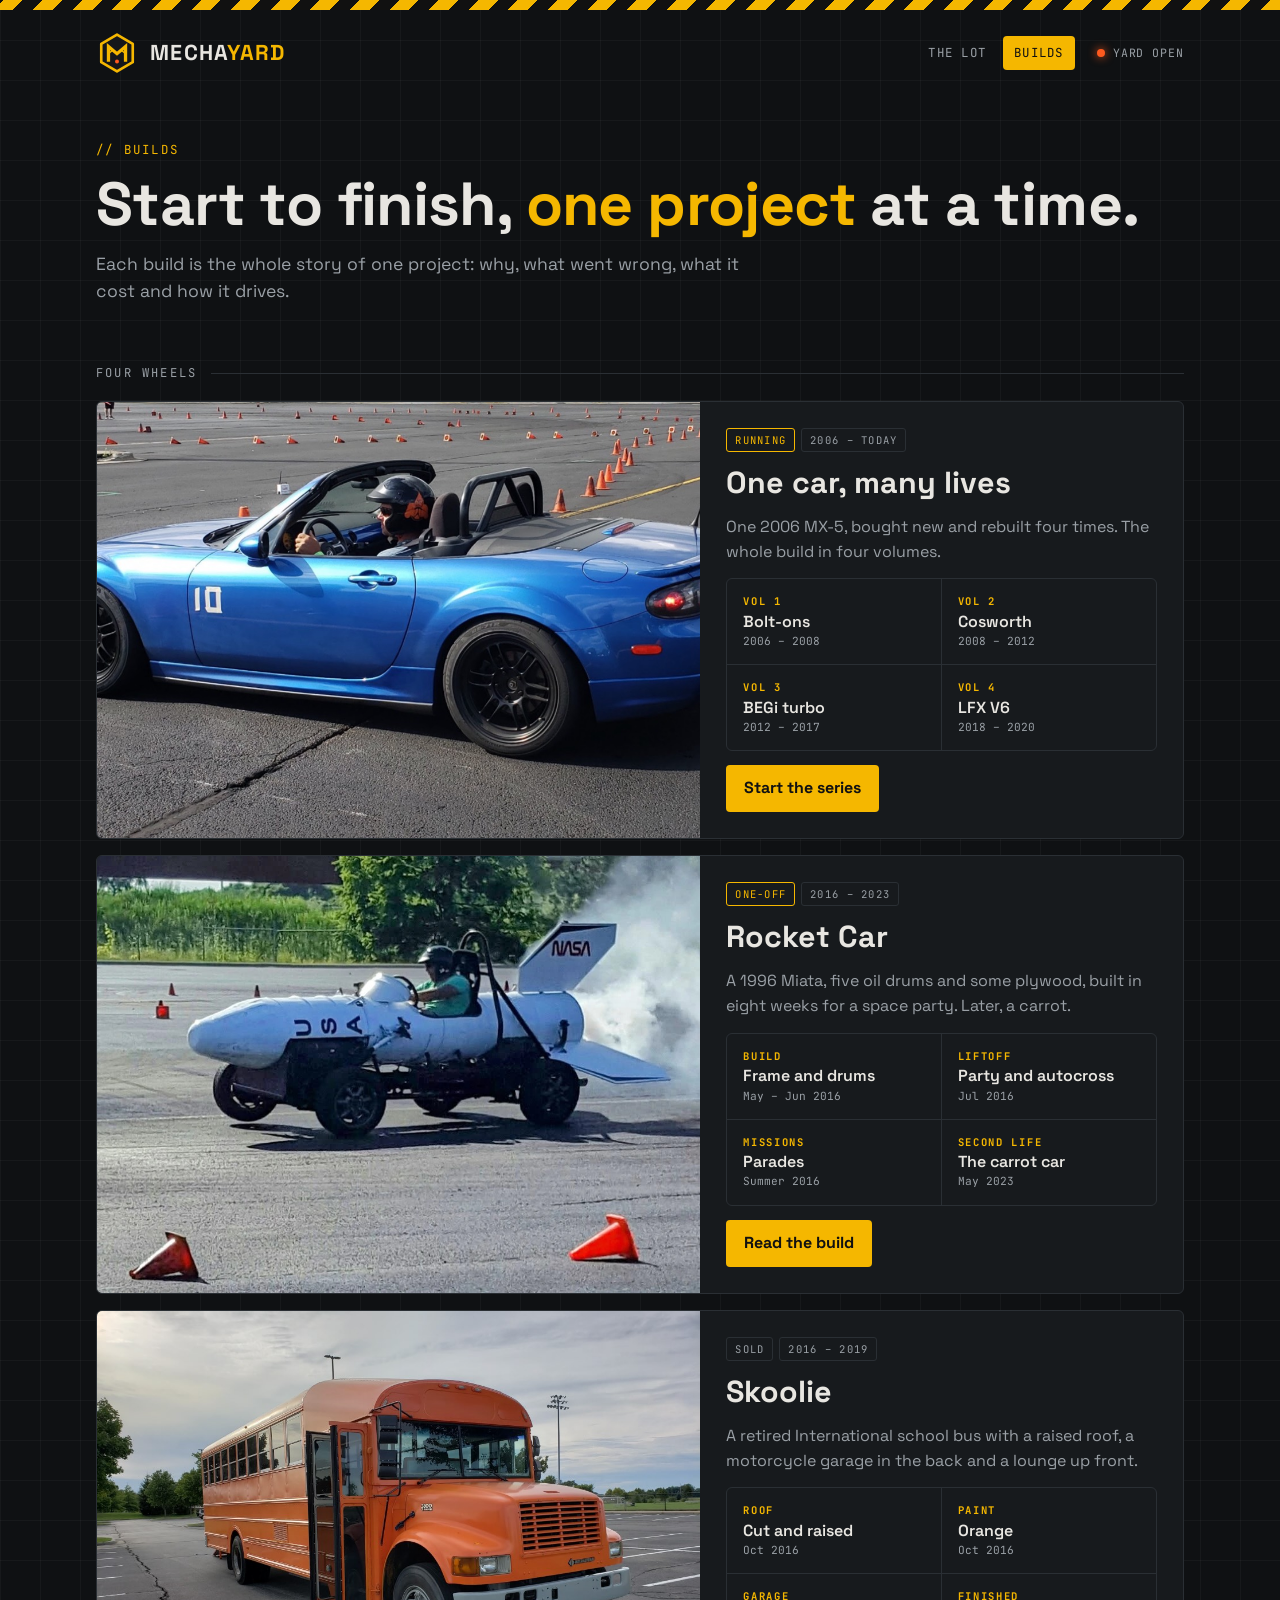
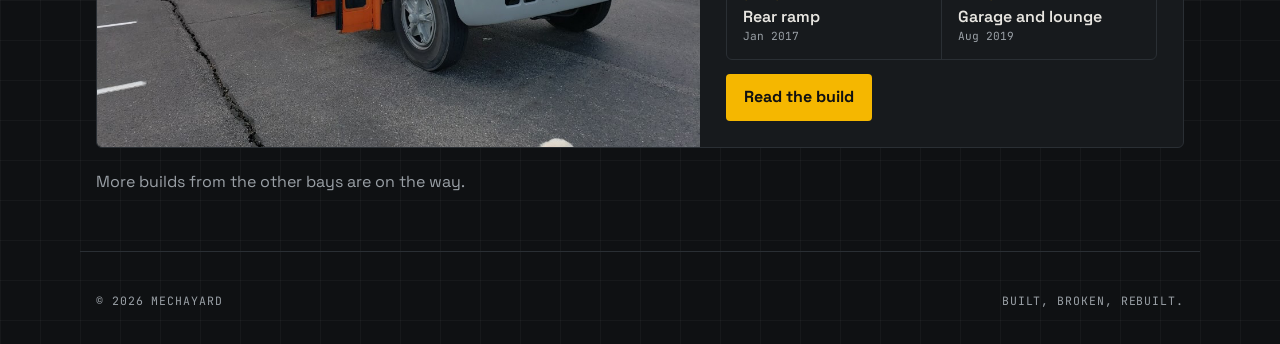
==== commit 7bbffc5c: "Swap the Skoolie photos for the build thread album All 36 photos from the "Skoolie build thread" alb" ====
--- a/builds/index.html
+++ b/builds/index.html
@@ -71,9 +71,9 @@
       <p style="color:var(--muted)">A retired International school bus with a raised roof, a motorcycle garage in the back and a lounge up front.</p>
       <nav class="vols" aria-label="Skoolie chapters" style="margin:0">
         <a href="/builds/skoolie/#ch-2"><b>ROOF</b><span>Cut and raised</span><small>Oct 2016</small></a>
-        <a href="/builds/skoolie/#ch-3"><b>PAINT</b><span>Orange</span><small>Nov 2016</small></a>
-        <a href="/builds/skoolie/#ch-5"><b>SYSTEMS</b><span>Power and air</span><small>2017</small></a>
-        <a href="/builds/skoolie/#ch-6"><b>FINISHED</b><span>Garage and lounge</span><small>Aug 2019</small></a>
+        <a href="/builds/skoolie/#ch-4"><b>PAINT</b><span>Orange</span><small>Oct 2016</small></a>
+        <a href="/builds/skoolie/#ch-6"><b>GARAGE</b><span>Rear ramp</span><small>Jan 2017</small></a>
+        <a href="/builds/skoolie/#ch-7"><b>FINISHED</b><span>Garage and lounge</span><small>Aug 2019</small></a>
       </nav>
       <div><a class="btn" href="/builds/skoolie/">Read the build</a></div>
     </div>
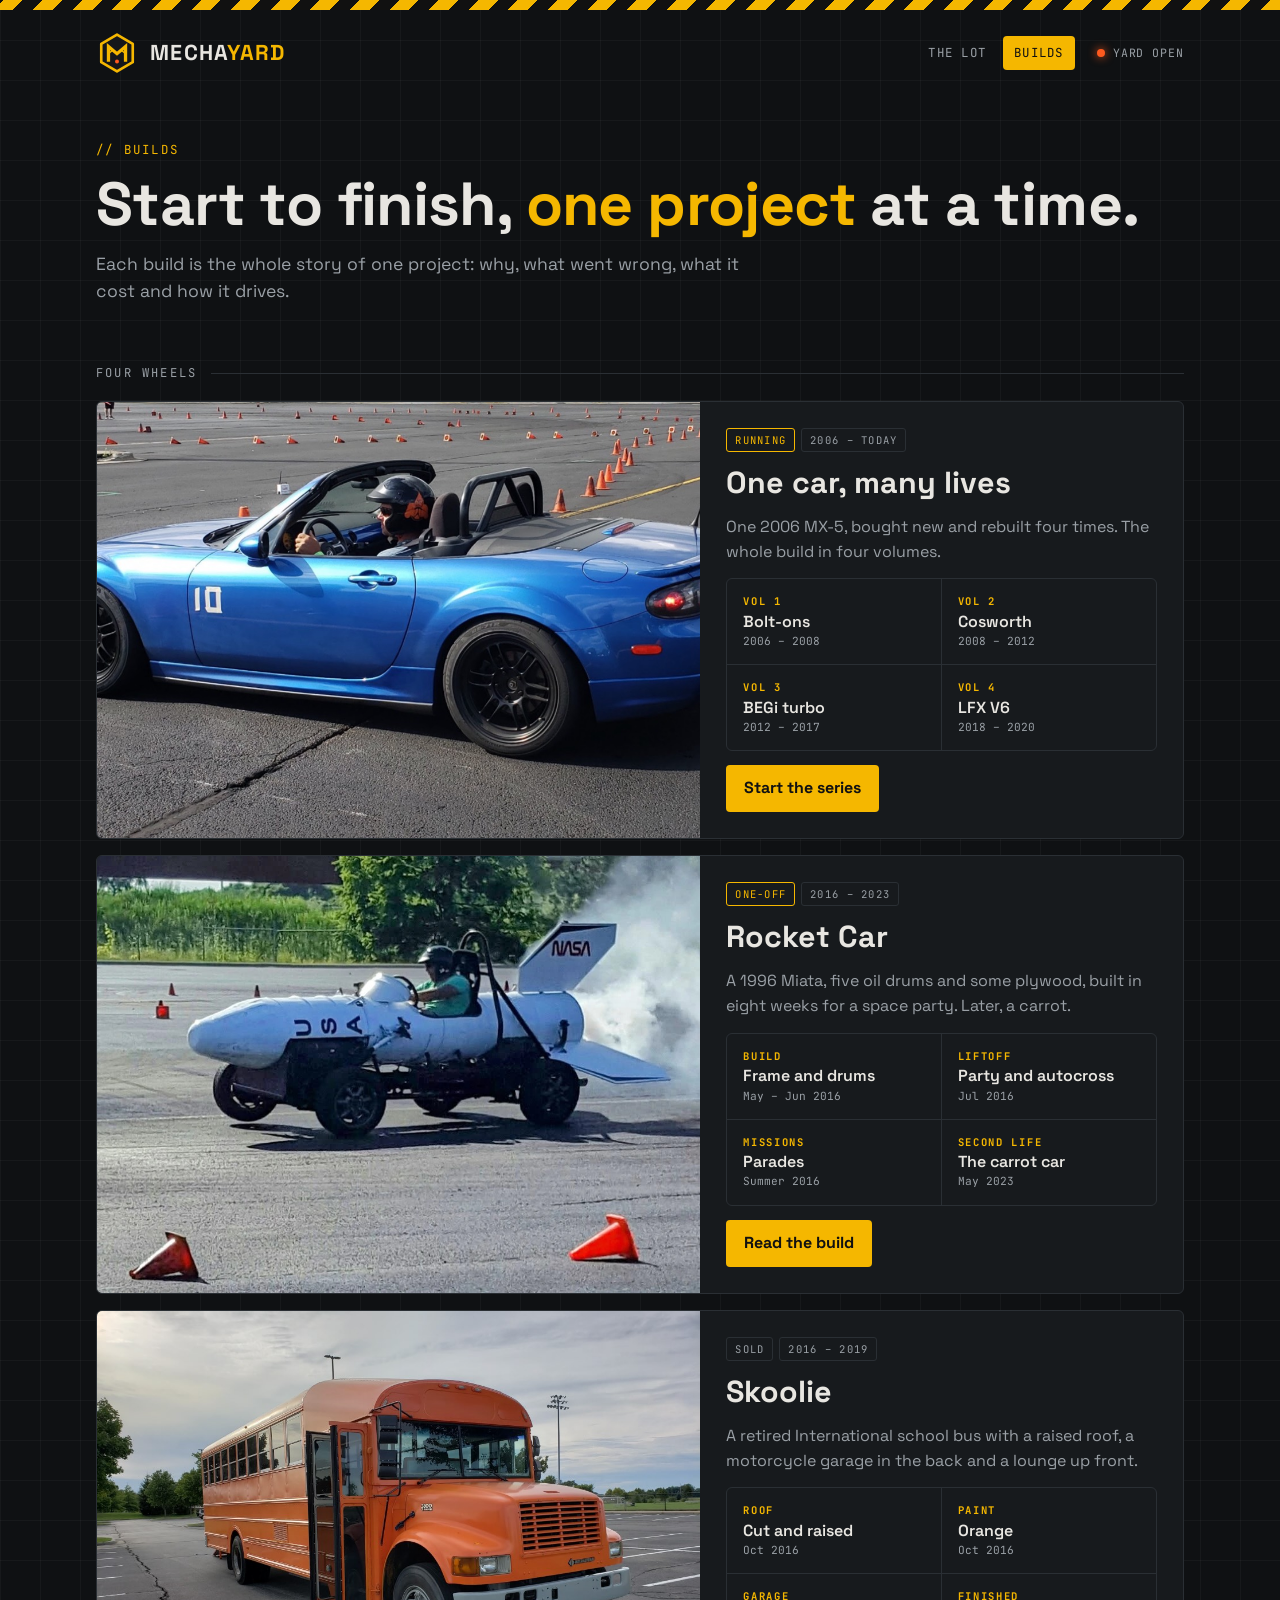
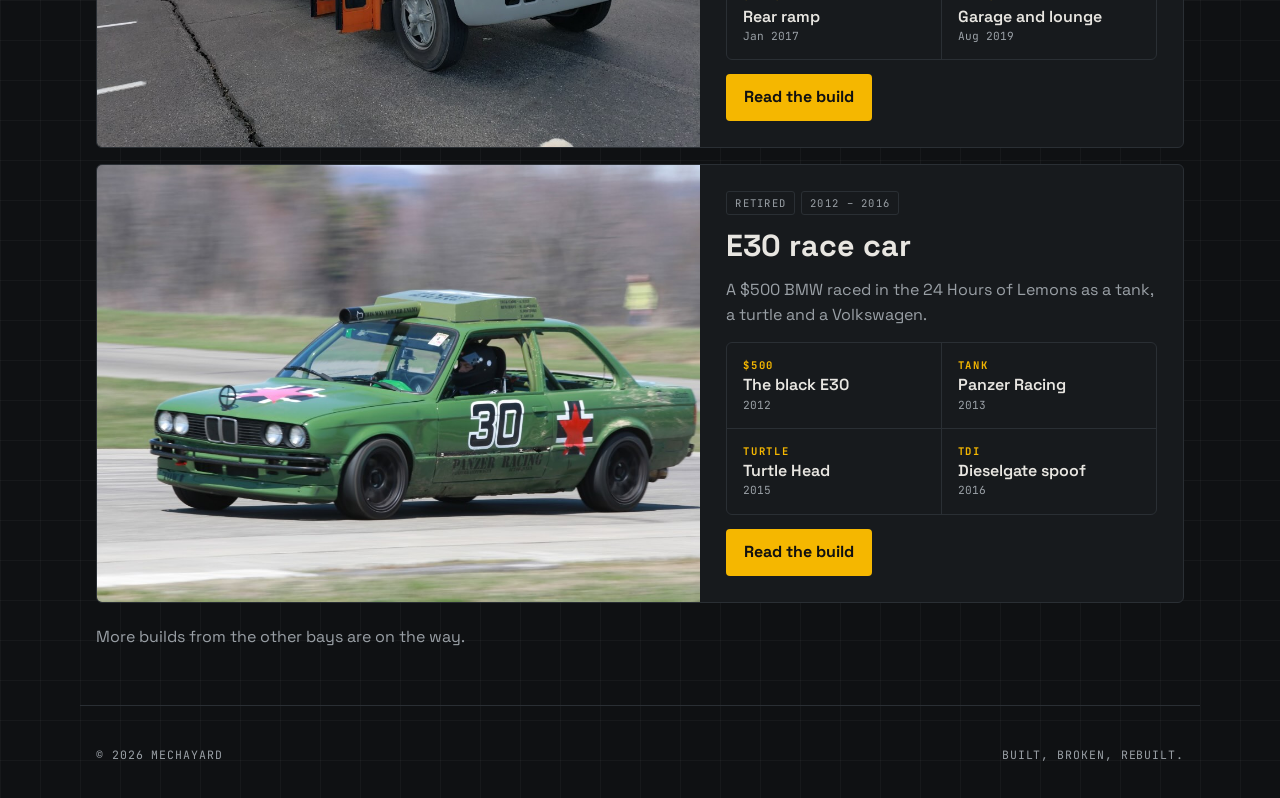
==== commit 6ec1bc6a: "Add the E30 race car build A $500 black BMW E30 raced in the 24 Hours of Lemons: the green tank, cra" ====
--- a/builds/index.html
+++ b/builds/index.html
@@ -78,6 +78,21 @@
       <div><a class="btn" href="/builds/skoolie/">Read the build</a></div>
     </div>
   </div>
+  <div class="feature" style="margin-top:16px">
+    <a href="/builds/e30/"><img src="/builds/e30/img/tank-track.jpg" alt="The green E30 tank racing"></a>
+    <div class="body">
+      <div class="chips"><span class="tag">RETIRED</span><span class="tag">2012 – 2016</span></div>
+      <h2><a href="/builds/e30/" style="text-decoration:none">E30 race car</a></h2>
+      <p style="color:var(--muted)">A $500 BMW raced in the 24 Hours of Lemons as a tank, a turtle and a Volkswagen.</p>
+      <nav class="vols" aria-label="E30 chapters" style="margin:0">
+        <a href="/builds/e30/#ch-1"><b>$500</b><span>The black E30</span><small>2012</small></a>
+        <a href="/builds/e30/#ch-2"><b>TANK</b><span>Panzer Racing</span><small>2013</small></a>
+        <a href="/builds/e30/#ch-4"><b>TURTLE</b><span>Turtle Head</span><small>2015</small></a>
+        <a href="/builds/e30/#ch-5"><b>TDI</b><span>Dieselgate spoof</span><small>2016</small></a>
+      </nav>
+      <div><a class="btn" href="/builds/e30/">Read the build</a></div>
+    </div>
+  </div>
   <p class="more">More builds from the other bays are on the way.</p>
 </main>
 <footer class="site"><div class="wrap"><span>© <span id="y">2026</span> MECHAYARD</span><span>BUILT, BROKEN, REBUILT.</span></div></footer>
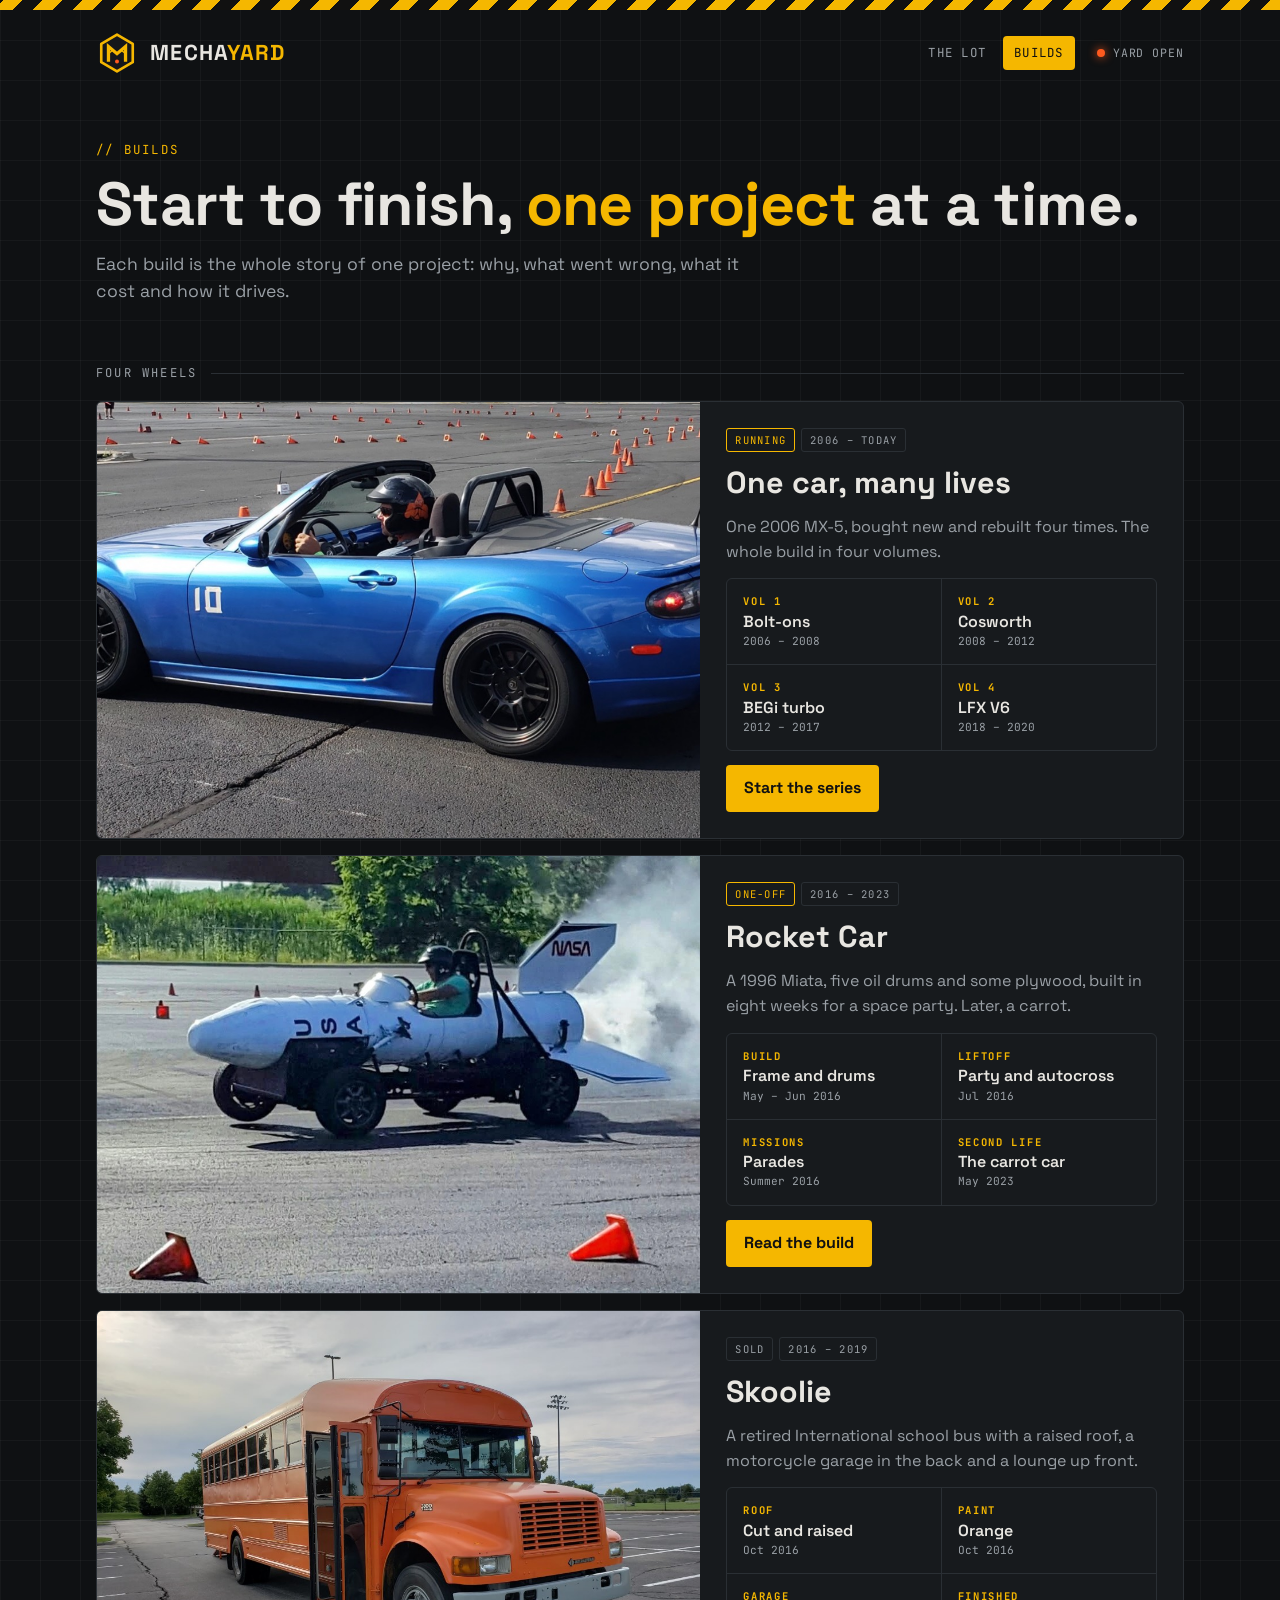
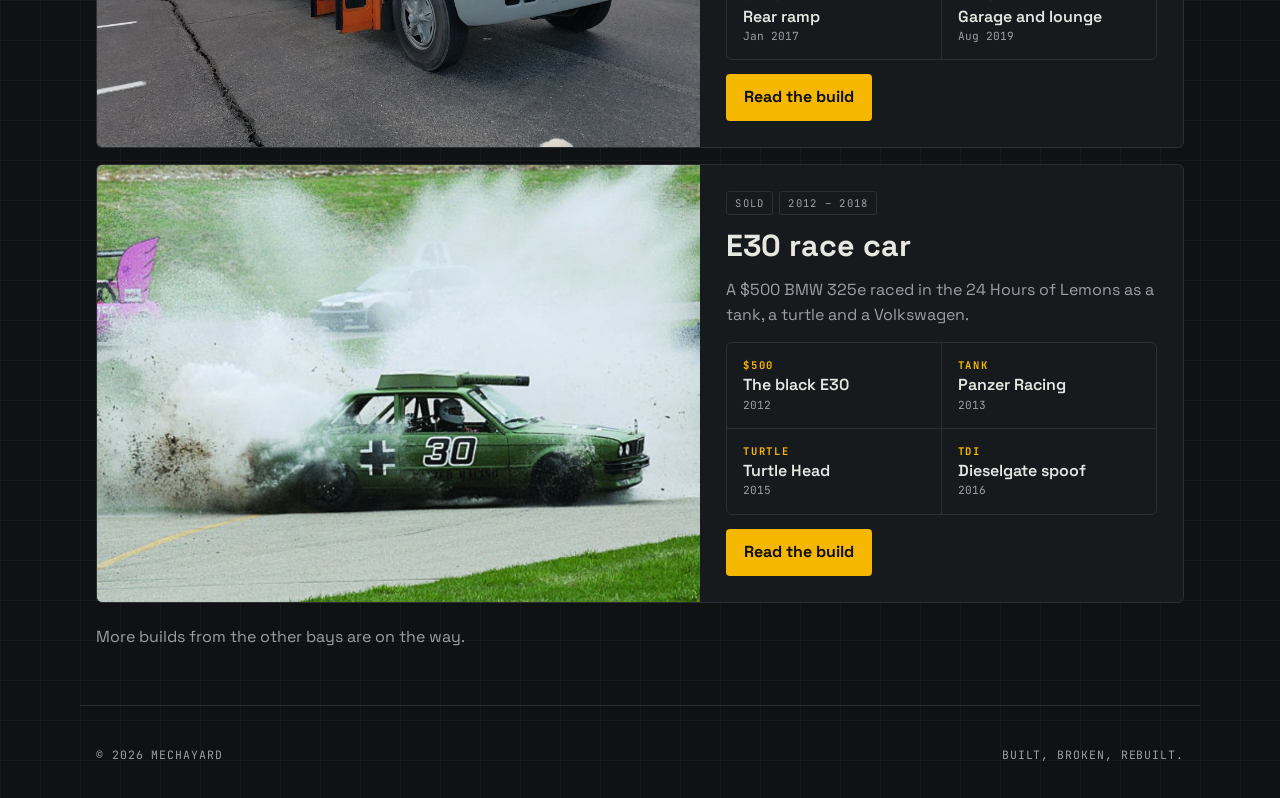
==== commit 3adc1ac8: "E30: feature the spin shot, name it a 325e, add the 2018 Lucky Dog race Co-Authored-By: Claude Opus " ====
--- a/builds/index.html
+++ b/builds/index.html
@@ -79,11 +79,11 @@
     </div>
   </div>
   <div class="feature" style="margin-top:16px">
-    <a href="/builds/e30/"><img src="/builds/e30/img/tank-track.jpg" alt="The green E30 tank racing"></a>
+    <a href="/builds/e30/"><img src="/builds/e30/img/tank-spin.jpg" alt="The green E30 tank spinning into the grass"></a>
     <div class="body">
-      <div class="chips"><span class="tag">RETIRED</span><span class="tag">2012 – 2016</span></div>
+      <div class="chips"><span class="tag">SOLD</span><span class="tag">2012 – 2018</span></div>
       <h2><a href="/builds/e30/" style="text-decoration:none">E30 race car</a></h2>
-      <p style="color:var(--muted)">A $500 BMW raced in the 24 Hours of Lemons as a tank, a turtle and a Volkswagen.</p>
+      <p style="color:var(--muted)">A $500 BMW 325e raced in the 24 Hours of Lemons as a tank, a turtle and a Volkswagen.</p>
       <nav class="vols" aria-label="E30 chapters" style="margin:0">
         <a href="/builds/e30/#ch-1"><b>$500</b><span>The black E30</span><small>2012</small></a>
         <a href="/builds/e30/#ch-2"><b>TANK</b><span>Panzer Racing</span><small>2013</small></a>
